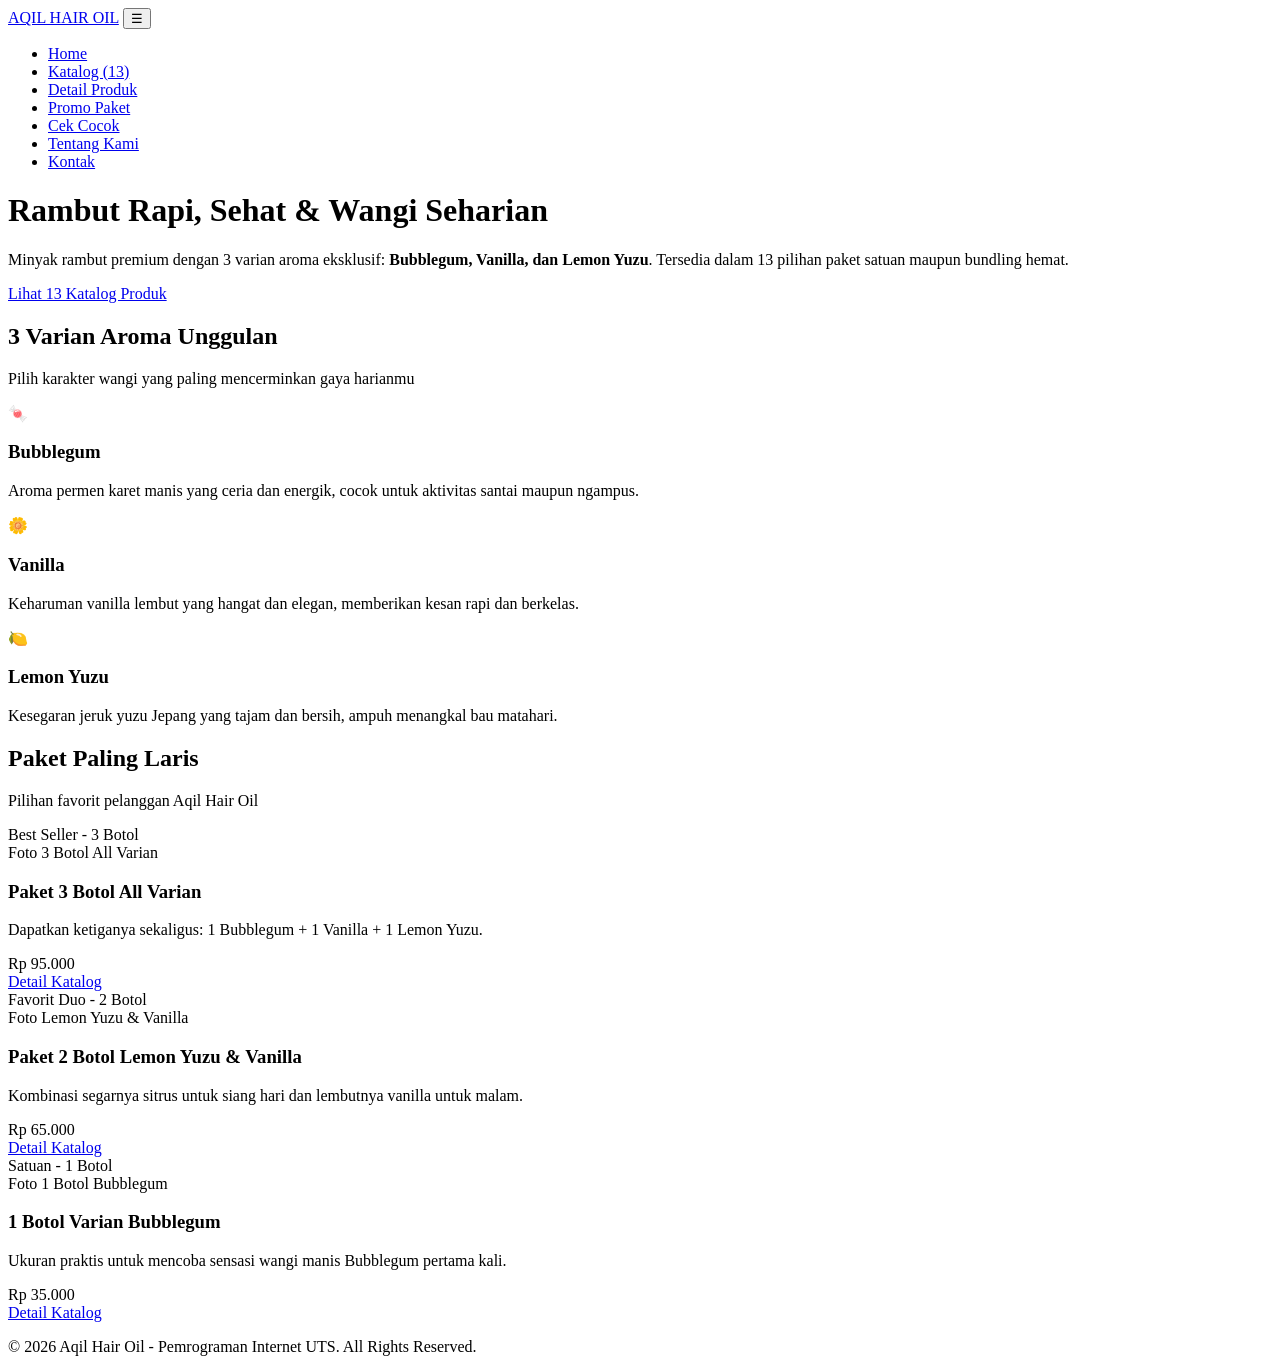
==== index.html @ 115ffd45 "Create index.html" ====
<!DOCTYPE html>
<html lang="id">
<head>
  <meta charset="UTF-8">
  <meta name="viewport" content="width=device-width, initial-scale=1.0">
  <title>Beranda - Aqil Hair Oil</title>
  <!-- CSS Utama (Desktop / Default) -->
  <link rel="stylesheet" href="aqil_style.css">

  <!-- CSS Terpisah Khusus Mobile -->
  <link rel="stylesheet" href="aqil_mobile.css" media="screen and (max-width: 768px)">
</head>
<body>

  <!-- Navigasi 7 Halaman -->
  <nav id="aqil_navbar">
    <a href="index.html" class="aqil_logo">AQIL HAIR OIL</a>
    <button class="aqil_hamburger" id="aqil_btn_menu">&#9776;</button>
    <ul class="aqil_menu" id="aqil_nav_list">
      <li><a href="index.html" class="aqil_aktif_link">Home</a></li>
      <li><a href="TokoMinyakRambut/produk.html">Katalog (13)</a></li>
      <li><a href="TokoMinyakRambut/detail.html?id=1">Detail Produk</a></li>
      <li><a href="TokoMinyakRambut/promo.html">Promo Paket</a></li>
      <li><a href="TokoMinyakRambut/panduan.html">Cek Cocok</a></li>
      <li><a href="TokoMinyakRambut/tentang.html">Tentang Kami</a></li>
      <li><a href="TokoMinyakRambut/contact.html">Kontak</a></li>
    </ul>
  </nav>

  <!-- Hero Banner -->
  <header class="aqil_hero">
    <div class="aqil_hero_content">
      <h1>Rambut Rapi, Sehat &amp; Wangi Seharian</h1>
      <p>Minyak rambut premium dengan 3 varian aroma eksklusif: <strong>Bubblegum, Vanilla, dan Lemon Yuzu</strong>. Tersedia dalam 13 pilihan paket satuan maupun bundling hemat.</p>
      <a href="produk.html" class="aqil_btn_utama">Lihat 13 Katalog Produk</a>
    </div>
  </header>

  <!-- Pengenalan 3 Varian Utama -->
  <section class="aqil_container">
    <h2 class="aqil_judul_halaman">3 Varian Aroma Unggulan</h2>
    <p class="aqil_subjudul">Pilih karakter wangi yang paling mencerminkan gaya harianmu</p>

    <div class="aqil_varian_grid">
      <div class="aqil_varian_card">
        <div class="aqil_ikon_varian">&#127852;</div>
        <h3>Bubblegum</h3>
        <p>Aroma permen karet manis yang ceria dan energik, cocok untuk aktivitas santai maupun ngampus.</p>
      </div>
      <div class="aqil_varian_card">
        <div class="aqil_ikon_varian">&#127804;</div>
        <h3>Vanilla</h3>
        <p>Keharuman vanilla lembut yang hangat dan elegan, memberikan kesan rapi dan berkelas.</p>
      </div>
      <div class="aqil_varian_card">
        <div class="aqil_ikon_varian">&#127819;</div>
        <h3>Lemon Yuzu</h3>
        <p>Kesegaran jeruk yuzu Jepang yang tajam dan bersih, ampuh menangkal bau matahari.</p>
      </div>
    </div>
  </section>

  <!-- Produk Paling Laris -->
  <section class="aqil_container">
    <h2 class="aqil_judul_halaman">Paket Paling Laris</h2>
    <p class="aqil_subjudul">Pilihan favorit pelanggan Aqil Hair Oil</p>

    <div class="aqil_grid_produk">
      <div class="aqil_card">
        <div>
          <span class="aqil_badge">Best Seller - 3 Botol</span>
          <div class="aqil_img_placeholder">Foto 3 Botol All Varian</div>
          <h3>Paket 3 Botol All Varian</h3>
          <p>Dapatkan ketiganya sekaligus: 1 Bubblegum + 1 Vanilla + 1 Lemon Yuzu.</p>
        </div>
        <div>
          <div class="aqil_harga">Rp 95.000</div>
          <a href="TokoMinyakRambut/produk.html" class="aqil_btn_pesan">Detail Katalog</a>
        </div>
      </div>

      <div class="aqil_card">
        <div>
          <span class="aqil_badge">Favorit Duo - 2 Botol</span>
          <div class="aqil_img_placeholder">Foto Lemon Yuzu &amp; Vanilla</div>
          <h3>Paket 2 Botol Lemon Yuzu &amp; Vanilla</h3>
          <p>Kombinasi segarnya sitrus untuk siang hari dan lembutnya vanilla untuk malam.</p>
        </div>
        <div>
          <div class="aqil_harga">Rp 65.000</div>
          <a href="TokoMinyakRambut/produk.html" class="aqil_btn_pesan">Detail Katalog</a>
        </div>
      </div>

      <div class="aqil_card">
        <div>
          <span class="aqil_badge">Satuan - 1 Botol</span>
          <div class="aqil_img_placeholder">Foto 1 Botol Bubblegum</div>
          <h3>1 Botol Varian Bubblegum</h3>
          <p>Ukuran praktis untuk mencoba sensasi wangi manis Bubblegum pertama kali.</p>
        </div>
        <div>
          <div class="aqil_harga">Rp 35.000</div>
          <a href="TokoMinyakRambut/produk.html" class="aqil_btn_pesan">Detail Katalog</a>
        </div>
      </div>
    </div>
  </section>

  <footer id="aqil_footer">
    <p>&copy; 2026 Aqil Hair Oil - Pemrograman Internet UTS. All Rights Reserved.</p>
  </footer>

  <script src="aqil_script.js"></script>
</body>
</html>
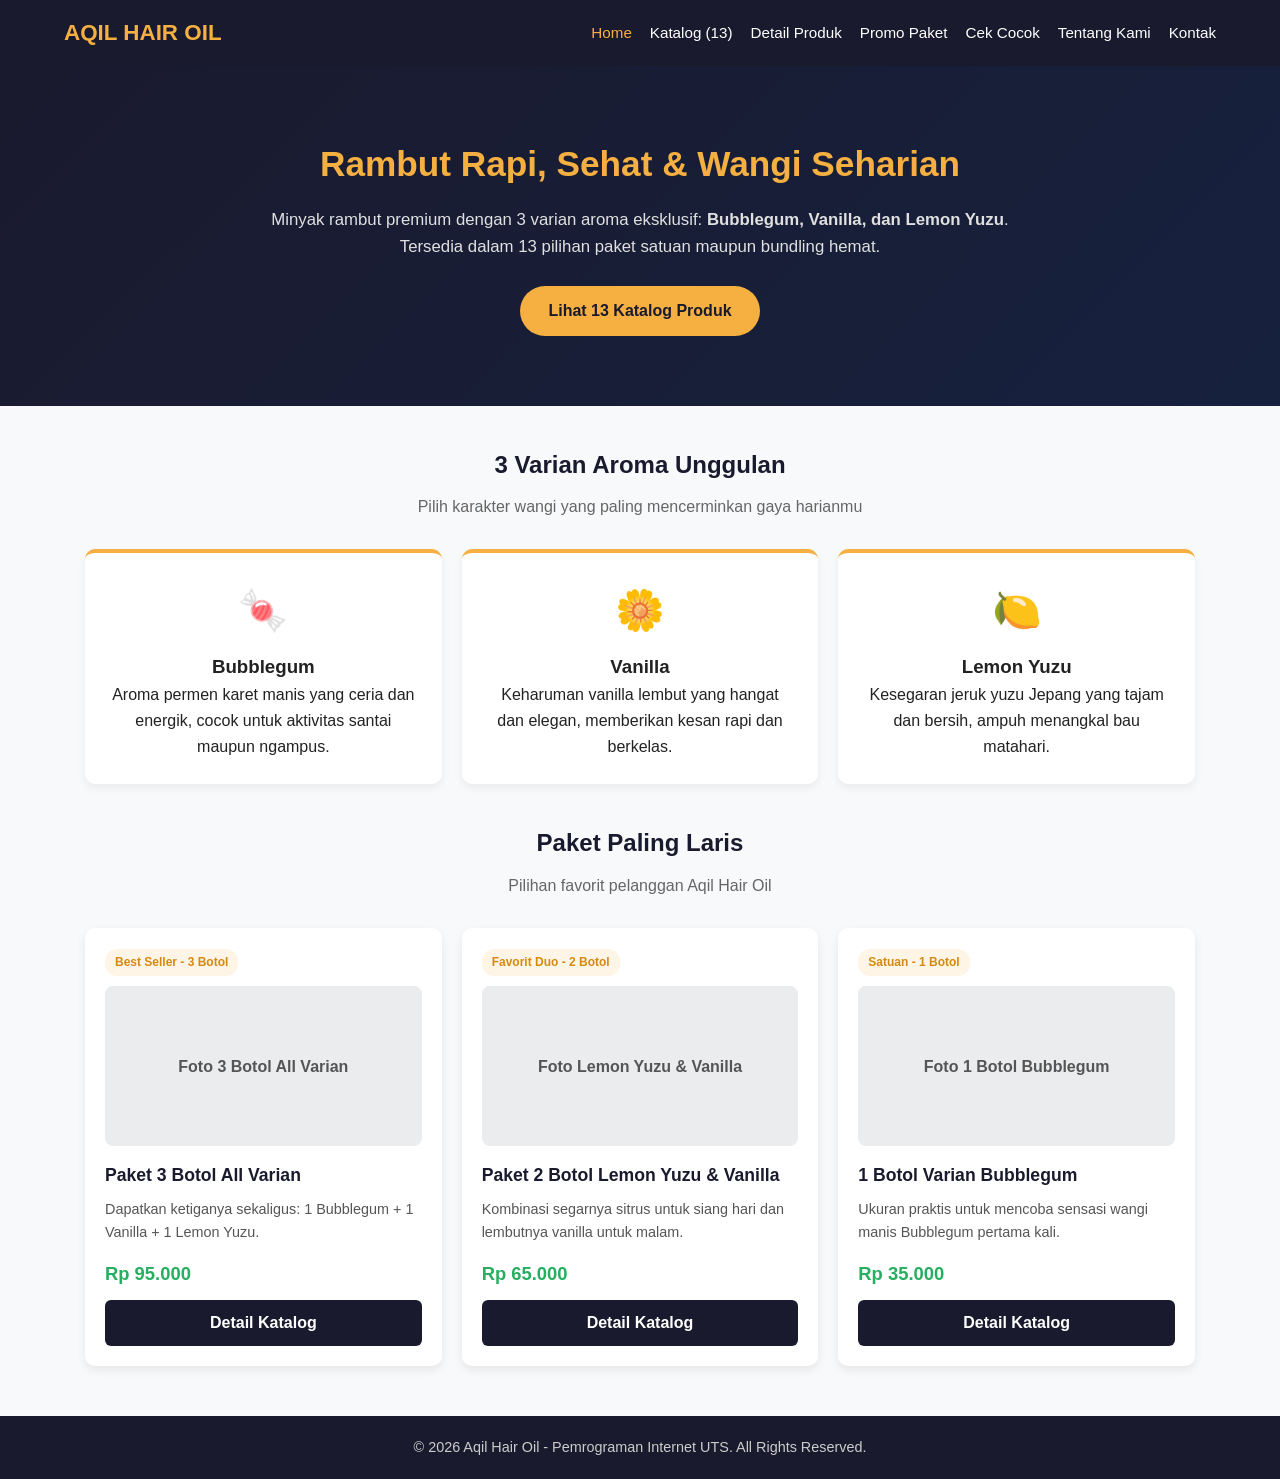
==== commit a28877df: "Update index.html" ====
--- a/index.html
+++ b/index.html
@@ -5,10 +5,10 @@
   <meta name="viewport" content="width=device-width, initial-scale=1.0">
   <title>Beranda - Aqil Hair Oil</title>
   <!-- CSS Utama (Desktop / Default) -->
-  <link rel="stylesheet" href="aqil_style.css">
+  <link rel="stylesheet" href="TokoMinyakRambut/aqil_style.css">
 
   <!-- CSS Terpisah Khusus Mobile -->
-  <link rel="stylesheet" href="aqil_mobile.css" media="screen and (max-width: 768px)">
+  <link rel="stylesheet" href="TokoMinyakRambut/aqil_mobile.css" media="screen and (max-width: 768px)">
 </head>
 <body>
 
--- a/TokoMinyakRambut/aqil_style.css
+++ b/TokoMinyakRambut/aqil_style.css
@@ -0,0 +1,531 @@
+* {
+  box-sizing: border-box;
+  margin: 0;
+  padding: 0;
+  font-family: 'Segoe UI', Tahoma, Geneva, Verdana, sans-serif;
+}
+
+body {
+  background-color: #f8f9fa;
+  color: #222222;
+  line-height: 1.6;
+}
+
+/* Navigasi */
+#aqil_navbar {
+  background-color: #1a1a2e;
+  color: #ffffff;
+  padding: 15px 5%;
+  display: flex;
+  justify-content: space-between;
+  align-items: center;
+  position: sticky;
+  top: 0;
+  z-index: 100;
+}
+
+.aqil_logo {
+  font-size: 1.4rem;
+  font-weight: bold;
+  color: #f5b041;
+  text-decoration: none;
+}
+
+.aqil_menu {
+  list-style: none;
+  display: flex;
+  gap: 18px;
+}
+
+.aqil_menu a {
+  color: #ffffff;
+  text-decoration: none;
+  font-size: 0.95rem;
+  transition: 0.3s;
+}
+
+.aqil_menu a:hover, .aqil_menu a.aqil_aktif_link {
+  color: #f5b041;
+}
+
+.aqil_hamburger {
+  display: none;
+  font-size: 1.5rem;
+  background: none;
+  border: none;
+  color: #ffffff;
+  cursor: pointer;
+}
+
+/* Container & Judul */
+.aqil_container {
+  max-width: 1150px;
+  margin: 40px auto;
+  padding: 0 20px;
+}
+
+.aqil_judul_halaman {
+  text-align: center;
+  margin-bottom: 10px;
+  color: #1a1a2e;
+}
+
+.aqil_subjudul {
+  text-align: center;
+  color: #666666;
+  margin-bottom: 30px;
+}
+
+/* Filter Tombol */
+.aqil_filter_box {
+  display: flex;
+  justify-content: center;
+  flex-wrap: wrap;
+  gap: 10px;
+  margin-bottom: 30px;
+}
+
+.aqil_btn_filter {
+  padding: 8px 18px;
+  border: 2px solid #1a1a2e;
+  background-color: #ffffff;
+  color: #1a1a2e;
+  border-radius: 20px;
+  cursor: pointer;
+  font-weight: 600;
+  transition: 0.3s;
+}
+
+.aqil_btn_filter.aqil_aktif, .aqil_btn_filter:hover {
+  background-color: #1a1a2e;
+  color: #f5b041;
+}
+
+/* Grid 13 Produk */
+.aqil_grid_produk {
+  display: grid;
+  grid-template-columns: repeat(auto-fit, minmax(250px, 1fr));
+  gap: 20px;
+}
+
+.aqil_card {
+  background: #ffffff;
+  border-radius: 10px;
+  padding: 20px;
+  box-shadow: 0 4px 10px rgba(0, 0, 0, 0.08);
+  display: flex;
+  flex-direction: column;
+  justify-content: space-between;
+  transition: transform 0.2s;
+}
+
+.aqil_card:hover {
+  transform: translateY(-5px);
+}
+
+.aqil_badge {
+  display: inline-block;
+  background-color: #fef5e7;
+  color: #d68910;
+  font-size: 0.75rem;
+  font-weight: bold;
+  padding: 4px 10px;
+  border-radius: 12px;
+  margin-bottom: 10px;
+  width: fit-content;
+}
+
+.aqil_img_placeholder {
+  width: 100%;
+  height: 160px;
+  background-color: #eaecee;
+  border-radius: 8px;
+  display: flex;
+  align-items: center;
+  justify-content: center;
+  color: #555555;
+  font-weight: bold;
+  margin-bottom: 15px;
+  text-align: center;
+  padding: 10px;
+}
+
+.aqil_card h3 {
+  font-size: 1.1rem;
+  margin-bottom: 8px;
+  color: #1a1a2e;
+}
+
+.aqil_card p {
+  font-size: 0.9rem;
+  color: #555555;
+  margin-bottom: 15px;
+}
+
+.aqil_harga {
+  font-size: 1.15rem;
+  font-weight: bold;
+  color: #27ae60;
+  margin-bottom: 12px;
+}
+
+.aqil_btn_pesan {
+  display: block;
+  text-align: center;
+  background-color: #1a1a2e;
+  color: #ffffff;
+  padding: 10px;
+  border-radius: 6px;
+  text-decoration: none;
+  font-weight: 600;
+  border: none;
+  cursor: pointer;
+}
+
+.aqil_btn_pesan:hover {
+  background-color: #f5b041;
+  color: #1a1a2e;
+}
+
+/* Footer */
+#aqil_footer {
+  background-color: #1a1a2e;
+  color: #cccccc;
+  text-align: center;
+  padding: 20px;
+  margin-top: 50px;
+  font-size: 0.9rem;
+}
+
+/* Hero Banner Index */
+.aqil_hero {
+  background: linear-gradient(135deg, #1a1a2e 0%, #16213e 100%);
+  color: #ffffff;
+  padding: 70px 20px;
+  text-align: center;
+}
+
+.aqil_hero_content {
+  max-width: 750px;
+  margin: 0 auto;
+}
+
+.aqil_hero_content h1 {
+  font-size: 2.2rem;
+  color: #f5b041;
+  margin-bottom: 15px;
+}
+
+.aqil_hero_content p {
+  font-size: 1.05rem;
+  margin-bottom: 25px;
+  color: #e0e0e0;
+}
+
+.aqil_btn_utama {
+  display: inline-block;
+  background-color: #f5b041;
+  color: #1a1a2e;
+  padding: 12px 28px;
+  border-radius: 25px;
+  text-decoration: none;
+  font-weight: bold;
+  transition: 0.3s;
+}
+
+.aqil_btn_utama:hover {
+  background-color: #ffffff;
+}
+
+/* Grid 3 Varian */
+.aqil_varian_grid {
+  display: grid;
+  grid-template-columns: repeat(auto-fit, minmax(260px, 1fr));
+  gap: 20px;
+}
+
+.aqil_varian_card {
+  background: #ffffff;
+  padding: 25px;
+  border-radius: 10px;
+  text-align: center;
+  box-shadow: 0 4px 10px rgba(0, 0, 0, 0.06);
+  border-top: 4px solid #f5b041;
+}
+
+.aqil_ikon_varian {
+  font-size: 2.5rem;
+  margin-bottom: 10px;
+}
+
+/* Form & Kuis Interaktif */
+.aqil_kuis_box {
+  max-width: 650px;
+  margin: 0 auto;
+  background: #ffffff;
+  padding: 30px;
+  border-radius: 10px;
+  box-shadow: 0 4px 12px rgba(0, 0, 0, 0.08);
+}
+
+.aqil_kontak_wrapper {
+  display: grid;
+  grid-template-columns: repeat(auto-fit, minmax(300px, 1fr));
+  gap: 30px;
+}
+
+.aqil_info_toko, .aqil_form_box {
+  background: #ffffff;
+  padding: 25px;
+  border-radius: 10px;
+  box-shadow: 0 4px 10px rgba(0, 0, 0, 0.06);
+}
+
+.aqil_info_toko h3, .aqil_form_box h3 {
+  margin-bottom: 15px;
+  color: #1a1a2e;
+  border-bottom: 2px solid #f5b041;
+  padding-bottom: 8px;
+}
+
+.aqil_info_toko p {
+  margin-bottom: 12px;
+  color: #444444;
+}
+
+.aqil_form_group {
+  margin-bottom: 15px;
+}
+
+.aqil_label {
+  display: block;
+  font-weight: 600;
+  margin-bottom: 6px;
+  color: #1a1a2e;
+}
+
+.aqil_input, .aqil_select, .aqil_textarea {
+  width: 100%;
+  padding: 10px 12px;
+  border: 1px solid #cccccc;
+  border-radius: 6px;
+  font-size: 0.95rem;
+}
+
+.aqil_hasil_kuis, .aqil_notifikasi_sukses {
+  display: none;
+  margin-top: 20px;
+  padding: 15px;
+  background-color: #eafaf1;
+  border-left: 5px solid #27ae60;
+  border-radius: 6px;
+  color: #1e8449;
+}
+
+/* Grup tombol di kartu produk */
+.aqil_btn_group {
+  display: flex;
+  gap: 8px;
+  margin-top: 10px;
+}
+
+.aqil_btn_detail {
+  flex: 1;
+  text-align: center;
+  padding: 10px;
+  border: 1px solid #333;
+  color: #333;
+  text-decoration: none;
+  border-radius: 6px;
+  font-weight: bold;
+}
+
+.aqil_btn_detail:hover {
+  background-color: #f0f0f0;
+}
+
+/* Layout halaman detail.html */
+.aqil_link_kembali {
+  display: inline-block;
+  margin-bottom: 20px;
+  text-decoration: none;
+  color: #555;
+  font-weight: bold;
+}
+
+.aqil_detail_grid {
+  display: grid;
+  grid-template-columns: 1fr 1.2fr;
+  gap: 30px;
+  align-items: start;
+}
+
+.aqil_img_besar {
+  height: 320px;
+}
+
+/* Kotak Pembungkus Utama (Seragam dengan Cek Cocok / panduan.html) */
+.aqil_kotak_putih {
+  background: #ffffff;
+  padding: 30px;
+  border-radius: 10px;
+  box-shadow: 0 4px 12px rgba(0, 0, 0, 0.08);
+  margin-bottom: 30px;
+}
+
+/* Halaman Promo (promo.html) */
+.aqil_countdown_banner {
+  background-color: #1a1a2e;
+  color: #ffffff;
+  padding: 25px;
+  border-radius: 10px;
+  text-align: center;
+  margin-bottom: 30px;
+  box-shadow: 0 4px 12px rgba(0, 0, 0, 0.08);
+}
+
+.aqil_countdown_banner h3 {
+  color: #f5b041;
+  margin-bottom: 15px;
+}
+
+.aqil_timer_box {
+  display: flex;
+  justify-content: center;
+  gap: 15px;
+}
+
+.aqil_timer_item {
+  background-color: #16213e;
+  border: 1px solid #f5b041;
+  padding: 10px 18px;
+  border-radius: 8px;
+  min-width: 75px;
+}
+
+.aqil_timer_angka {
+  display: block;
+  font-size: 1.6rem;
+  font-weight: bold;
+  color: #ffffff;
+}
+
+.aqil_timer_teks {
+  font-size: 0.8rem;
+  color: #cccccc;
+}
+
+.aqil_tabel_wrapper {
+  overflow-x: auto;
+}
+
+.aqil_tabel_promo {
+  width: 100%;
+  border-collapse: collapse;
+  text-align: left;
+}
+
+.aqil_tabel_promo th,
+.aqil_tabel_promo td {
+  padding: 12px 15px;
+  border-bottom: 1px solid #eaecee;
+  font-size: 0.92rem;
+}
+
+.aqil_tabel_promo th {
+  background-color: #1a1a2e;
+  color: #f5b041;
+}
+
+.aqil_tabel_promo tr:hover {
+  background-color: #f8f9fa;
+}
+
+/* Halaman Tentang Kami & FAQ (tentang.html) */
+.aqil_tentang_box {
+  background: #ffffff;
+  padding: 30px;
+  border-radius: 10px;
+  box-shadow: 0 4px 12px rgba(0, 0, 0, 0.08);
+  border-left: 5px solid #f5b041;
+  margin-bottom: 35px;
+}
+
+.aqil_tentang_box h2 {
+  color: #1a1a2e;
+  margin-bottom: 12px;
+}
+
+.aqil_tentang_box p {
+  margin-bottom: 12px;
+  color: #444444;
+}
+
+.aqil_langkah_grid {
+  display: grid;
+  grid-template-columns: repeat(auto-fit, minmax(220px, 1fr));
+  gap: 20px;
+  margin-bottom: 35px;
+}
+
+.aqil_langkah_card {
+  background: #ffffff;
+  padding: 22px;
+  border-radius: 10px;
+  text-align: center;
+  box-shadow: 0 4px 12px rgba(0, 0, 0, 0.08);
+}
+
+.aqil_nomor_langkah {
+  width: 40px;
+  height: 40px;
+  background-color: #1a1a2e;
+  color: #f5b041;
+  font-weight: bold;
+  font-size: 1.2rem;
+  border-radius: 50%;
+  display: flex;
+  align-items: center;
+  justify-content: center;
+  margin: 0 auto 12px auto;
+}
+
+.aqil_faq_box {
+  max-width: 800px;
+  margin: 0 auto;
+}
+
+.aqil_faq_item {
+  background: #ffffff;
+  margin-bottom: 12px;
+  border-radius: 10px;
+  box-shadow: 0 4px 12px rgba(0, 0, 0, 0.08);
+  overflow: hidden;
+}
+
+.aqil_faq_tanya {
+  width: 100%;
+  background: #ffffff;
+  border: none;
+  padding: 16px 20px;
+  text-align: left;
+  font-size: 1rem;
+  font-weight: 600;
+  color: #1a1a2e;
+  cursor: pointer;
+  display: flex;
+  justify-content: space-between;
+  align-items: center;
+}
+
+.aqil_faq_tanya:hover {
+  background-color: #f8f9fa;
+}
+
+.aqil_faq_jawab {
+  display: none;
+  padding: 0 20px 16px 20px;
+  color: #555555;
+  font-size: 0.95rem;
+  border-top: 1px solid #f0f0f0;
+}
--- a/TokoMinyakRambut/aqil_mobile.css
+++ b/TokoMinyakRambut/aqil_mobile.css
@@ -0,0 +1,163 @@
+/* =========================================
+   STYLE KHUSUS MOBILE - AQIL HAIR OIL
+   File: aqil_mobile.css (Max-width: 768px)
+   ========================================= */
+
+/* 1. Navbar & Menu Hamburger */
+#aqil_navbar {
+  padding: 12px 16px;
+}
+
+.aqil_logo {
+  font-size: 1.15rem;
+}
+
+.aqil_hamburger {
+  display: block;
+  font-size: 1.6rem;
+}
+
+.aqil_menu {
+  display: none;
+  flex-direction: column;
+  position: absolute;
+  top: 56px;
+  left: 0;
+  width: 100%;
+  background-color: #1a1a2e;
+  padding: 16px;
+  gap: 12px;
+  box-shadow: 0 6px 12px rgba(0, 0, 0, 0.15);
+}
+
+.aqil_menu.aqil_buka {
+  display: flex;
+}
+
+/* 2. Hero Banner (index.html) */
+.aqil_hero {
+  padding: 45px 16px;
+}
+
+.aqil_hero_content h1 {
+  font-size: 1.55rem;
+}
+
+.aqil_hero_content p {
+  font-size: 0.92rem;
+}
+
+.aqil_btn_utama {
+  padding: 10px 22px;
+  font-size: 0.9rem;
+}
+
+/* 3. Container & Judul Umum */
+.aqil_container {
+  margin: 20px auto;
+  padding: 0 12px;
+}
+
+.aqil_judul_halaman {
+  font-size: 1.4rem;
+  margin-bottom: 8px;
+}
+
+.aqil_subjudul {
+  font-size: 0.88rem;
+  margin-bottom: 18px;
+}
+
+/* 4. Filter Kategori & Grid Katalog 2 Kolom (produk.html) */
+.aqil_filter_box {
+  justify-content: flex-start;
+  flex-wrap: nowrap;
+  overflow-x: auto;
+  padding-bottom: 6px;
+  gap: 8px;
+  margin-bottom: 18px;
+}
+
+.aqil_btn_filter {
+  white-space: nowrap;
+  padding: 6px 14px;
+  font-size: 0.82rem;
+}
+
+.aqil_grid_produk {
+  grid-template-columns: repeat(2, 1fr);
+  gap: 12px;
+}
+
+.aqil_card {
+  padding: 12px;
+  border-radius: 8px;
+}
+
+.aqil_img_placeholder {
+  height: 120px;
+  font-size: 0.8rem;
+  margin-bottom: 10px;
+}
+
+.aqil_card h3 {
+  font-size: 0.92rem;
+  margin-bottom: 6px;
+}
+
+.aqil_card p {
+  font-size: 0.78rem;
+  margin-bottom: 10px;
+  line-height: 1.4;
+}
+
+.aqil_harga {
+  font-size: 0.98rem;
+  margin-bottom: 10px;
+}
+
+.aqil_btn_group {
+  flex-direction: column;
+  gap: 6px;
+}
+
+.aqil_btn_detail,
+.aqil_btn_pesan {
+  width: 100%;
+  padding: 8px;
+  font-size: 0.82rem;
+}
+
+/* 5. Halaman Detail, Varian, Promo, Tentang & Kontak */
+.aqil_varian_grid,
+.aqil_detail_grid,
+.aqil_promo_highlight_grid,
+.aqil_keunggulan_grid,
+.aqil_langkah_grid,
+.aqil_kontak_wrapper {
+  grid-template-columns: 1fr;
+  gap: 16px;
+}
+
+.aqil_img_besar {
+  height: 240px;
+}
+
+.aqil_stats_grid {
+  grid-template-columns: repeat(2, 1fr);
+  gap: 10px;
+}
+
+.aqil_kuis_box,
+.aqil_info_toko,
+.aqil_form_box,
+.aqil_promo_card {
+  padding: 18px;
+}
+
+/* 6. Footer */
+#aqil_footer {
+  padding: 16px;
+  font-size: 0.8rem;
+  margin-top: 30px;
+}
